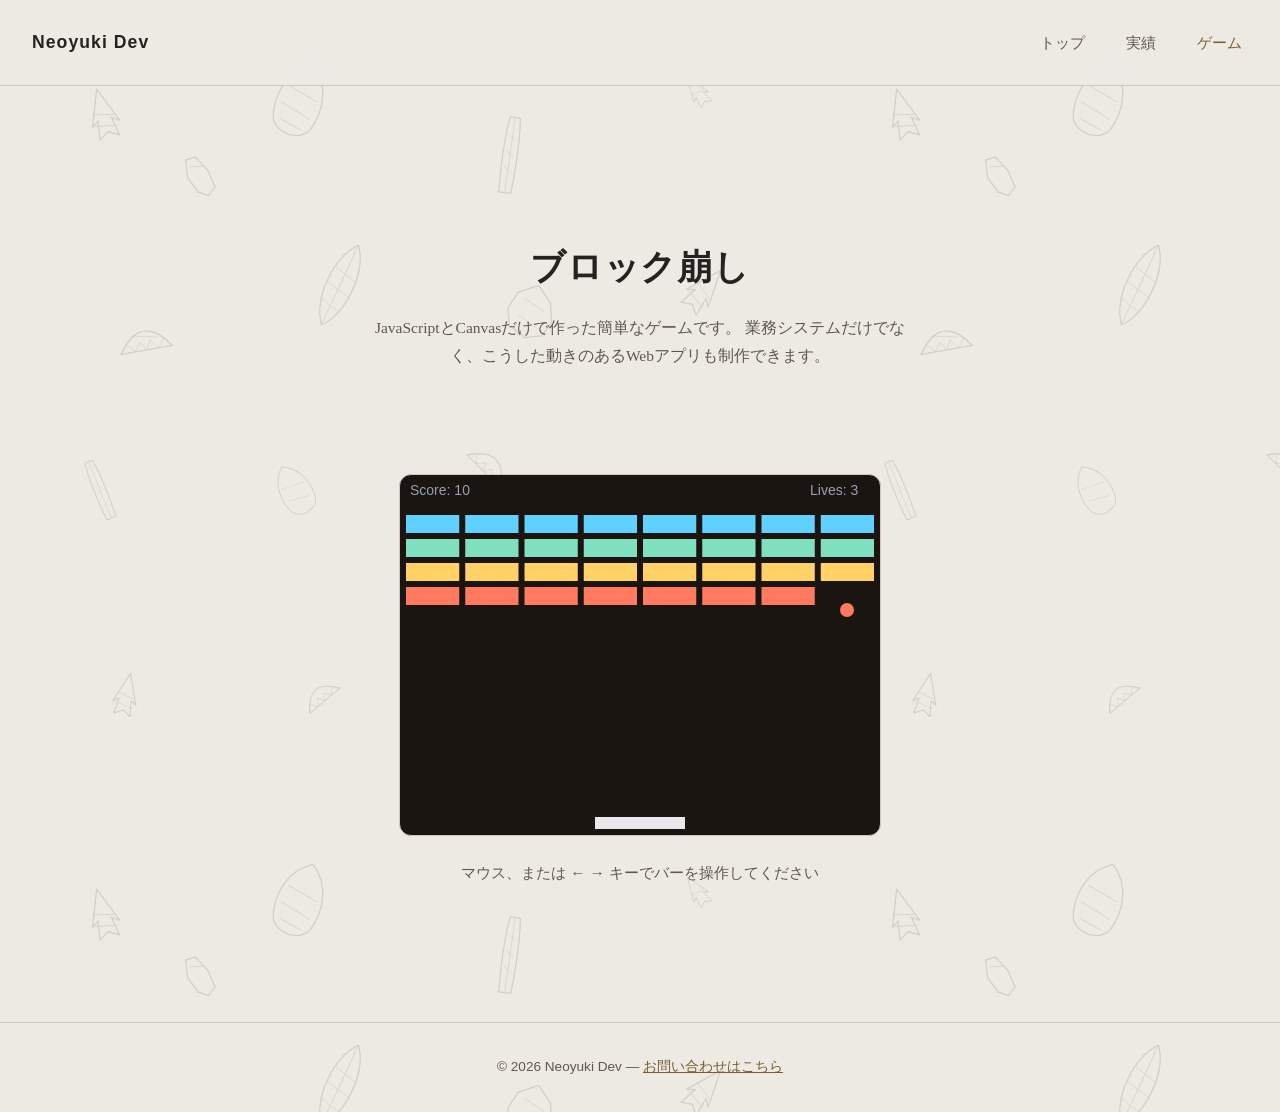
==== game.html @ 6b66498e "ポートフォリオサイト初回公開 Co-Authored-By: Claude Fable 5 <noreply@anthropic.com>" ====
<!DOCTYPE html>
<html lang="ja">
<head>
<meta charset="UTF-8">
<meta name="viewport" content="width=device-width, initial-scale=1.0">
<title>ゲーム | Neoyuki Dev</title>
<link rel="stylesheet" href="style.css">
</head>
<body>
<header>
  <div class="logo">Neoyuki Dev</div>
  <nav>
    <a href="index.html">トップ</a>
    <a href="works.html">実績</a>
    <a href="game.html" class="active">ゲーム</a>
  </nav>
</header>

<main>
  <section class="hero" style="padding-top:1rem">
    <h1>ブロック崩し</h1>
    <p class="lead">
      JavaScriptとCanvasだけで作った簡単なゲームです。
      業務システムだけでなく、こうした動きのあるWebアプリも制作できます。
    </p>
  </section>

  <section id="game-wrap">
    <canvas id="gameCanvas" width="480" height="360"></canvas>
    <p id="game-status">マウス、または ← → キーでバーを操作してください</p>
  </section>
</main>

<footer>
  &copy; 2026 Neoyuki Dev — <a href="index.html#contact">お問い合わせはこちら</a>
</footer>

<script src="game.js"></script>
</body>
</html>
---- style.css ----
:root {
  --bg: #EDEAE4;
  --surface: rgba(228, 224, 216, 0.82);
  --text: #252220;
  --muted: #5E5851;
  --accent: #7B5D2E;
  --accent-dark: #5A4018;
  --accent-2: #7D3520;
  --border: #CEC9C0;
  --radius: 12px;
  --font-gothic: "BIZ UDPGothic", "Yu Gothic", "Hiragino Kaku Gothic ProN", sans-serif;
  --font-mincho: "BIZ UDPMincho", "Yu Mincho", "Hiragino Mincho ProN", Georgia, serif;
}

* {
  box-sizing: border-box;
}

body {
  margin: 0;
  font-family: var(--font-mincho);
  background-color: var(--bg);
  background-image: url('./bg-pattern.svg');
  background-size: 800px 800px;
  background-repeat: repeat;
  color: var(--text);
  line-height: 1.8;
}

header {
  display: flex;
  align-items: center;
  justify-content: space-between;
  padding: 1.2rem 2rem;
  border-bottom: 1px solid var(--border);
  position: sticky;
  top: 0;
  background: rgba(237, 234, 228, 0.90);
  backdrop-filter: blur(8px);
  -webkit-backdrop-filter: blur(8px);
  z-index: 10;
}

.logo {
  font-family: var(--font-gothic);
  font-weight: 700;
  font-size: 1.1rem;
  letter-spacing: 0.06em;
  color: var(--text);
}

nav a {
  font-family: var(--font-gothic);
  color: var(--muted);
  text-decoration: none;
  margin-left: 1.5rem;
  font-size: 0.95rem;
  transition: color 0.2s;
  padding: 0.6rem 0.4rem;
  display: inline-block;
}

nav a:hover,
nav a.active {
  color: var(--accent);
}

main {
  max-width: 880px;
  margin: 0 auto;
  padding: 3rem 1.5rem 5rem;
}

.hero {
  text-align: center;
  padding: 4rem 0 3rem;
}

.hero h1 {
  font-family: var(--font-gothic);
  font-size: 2.2rem;
  margin-bottom: 0.5rem;
  color: var(--text);
  letter-spacing: 0.02em;
}

.hero p.role {
  font-family: var(--font-gothic);
  color: var(--accent);
  font-weight: 700;
  margin-top: 0;
  letter-spacing: 0.06em;
  font-size: 0.95rem;
}

.hero p.lead {
  font-family: var(--font-mincho);
  color: var(--muted);
  max-width: 560px;
  margin: 1rem auto 0;
  font-size: 0.97rem;
}

.cta {
  font-family: var(--font-gothic);
  display: inline-block;
  margin-top: 2rem;
  padding: 0.8rem 2.2rem;
  background: var(--accent);
  color: #FDFAF5;
  border-radius: 999px;
  font-weight: 700;
  text-decoration: none;
  font-size: 0.95rem;
  letter-spacing: 0.04em;
  transition: background 0.2s;
}

.cta:hover {
  background: var(--accent-dark);
}

section {
  margin: 3.5rem 0;
}

section h2 {
  font-family: var(--font-gothic);
  font-size: 1.35rem;
  border-left: 3px solid var(--accent);
  padding-left: 0.75rem;
  margin-bottom: 1.4rem;
  color: var(--text);
  letter-spacing: 0.03em;
}

.cards {
  display: grid;
  grid-template-columns: repeat(auto-fit, minmax(220px, 1fr));
  gap: 1.2rem;
}

.card {
  background: var(--surface);
  backdrop-filter: blur(4px);
  -webkit-backdrop-filter: blur(4px);
  border-radius: var(--radius);
  padding: 1.4rem;
  border: 1px solid var(--border);
}

.card h3 {
  font-family: var(--font-gothic);
  margin-top: 0;
  font-size: 1.05rem;
  color: var(--text);
}

.card p {
  font-family: var(--font-gothic);
  color: var(--muted);
  font-size: 0.92rem;
  margin-bottom: 0;
  line-height: 1.7;
}

.work {
  background: var(--surface);
  backdrop-filter: blur(4px);
  -webkit-backdrop-filter: blur(4px);
  border-radius: var(--radius);
  padding: 1.6rem 1.8rem;
  border: 1px solid var(--border);
  margin-bottom: 1.4rem;
}

.work h3 {
  font-family: var(--font-gothic);
  margin-top: 0;
  color: var(--text);
}

.work .tags {
  margin: 0.6rem 0 0.8rem;
}

.work .tags span {
  font-family: var(--font-gothic);
  display: inline-block;
  background: rgba(139, 112, 69, 0.10);
  color: var(--accent);
  font-size: 0.78rem;
  padding: 0.2rem 0.65rem;
  border-radius: 999px;
  margin-right: 0.4rem;
  border: 1px solid rgba(139, 112, 69, 0.22);
}

.work a.link {
  font-family: var(--font-gothic);
  color: var(--accent-2);
  font-size: 0.9rem;
  text-decoration: none;
}

.work a.link:hover {
  text-decoration: underline;
}

footer {
  font-family: var(--font-gothic);
  text-align: center;
  color: var(--muted);
  font-size: 0.85rem;
  padding: 2rem 0;
  border-top: 1px solid var(--border);
}

footer a {
  color: var(--accent);
}

#game-wrap {
  text-align: center;
}

#gameCanvas {
  background: #1A1510;
  border-radius: var(--radius);
  border: 1px solid var(--border);
  touch-action: none;
  max-width: 100%;
}

#game-status {
  font-family: var(--font-gothic);
  margin-top: 0.8rem;
  color: var(--muted);
  font-size: 0.95rem;
}

/* コンタクトフォーム */
.contact-form {
  background: var(--surface);
  backdrop-filter: blur(4px);
  -webkit-backdrop-filter: blur(4px);
  border-radius: var(--radius);
  padding: 1.8rem;
  border: 1px solid var(--border);
  max-width: 560px;
}

.form-row {
  margin-bottom: 1.2rem;
}

.form-row label {
  font-family: var(--font-gothic);
  display: block;
  font-size: 0.92rem;
  font-weight: 700;
  margin-bottom: 0.4rem;
  color: var(--text);
}

.form-row .required {
  font-size: 0.72rem;
  font-weight: 700;
  color: #FDFAF5;
  background: var(--accent-2);
  border-radius: 4px;
  padding: 0.1rem 0.45rem;
  margin-left: 0.4rem;
  vertical-align: middle;
}

.form-row input,
.form-row textarea {
  font-family: var(--font-gothic);
  width: 100%;
  padding: 0.65rem 0.8rem;
  font-size: 1rem;
  color: var(--text);
  background: #FDFCFA;
  border: 1px solid var(--border);
  border-radius: 8px;
}

.form-row textarea {
  resize: vertical;
}

.contact-form .cta {
  margin-top: 0.4rem;
  border: none;
  cursor: pointer;
  font-size: 1rem;
}

/* スキップナビゲーション */
.skip-nav {
  position: absolute;
  top: -100%;
  left: 0;
  background: var(--text);
  color: #FDFAF5;
  padding: 0.7rem 1.2rem;
  font-family: var(--font-gothic);
  font-size: 0.9rem;
  font-weight: 700;
  z-index: 100;
  text-decoration: none;
  border-radius: 0 0 6px 0;
}

.skip-nav:focus {
  top: 0;
}

/* フォーカスリング（キーボードナビゲーション用） */
:focus-visible {
  outline: 3px solid var(--accent);
  outline-offset: 3px;
  border-radius: 3px;
}

@media (max-width: 600px) {
  header {
    padding: 1rem;
  }
  nav a {
    margin-left: 0.9rem;
    font-size: 0.85rem;
  }
  .hero h1 {
    font-size: 1.6rem;
  }
  body {
    background-size: 400px 400px;
  }
}
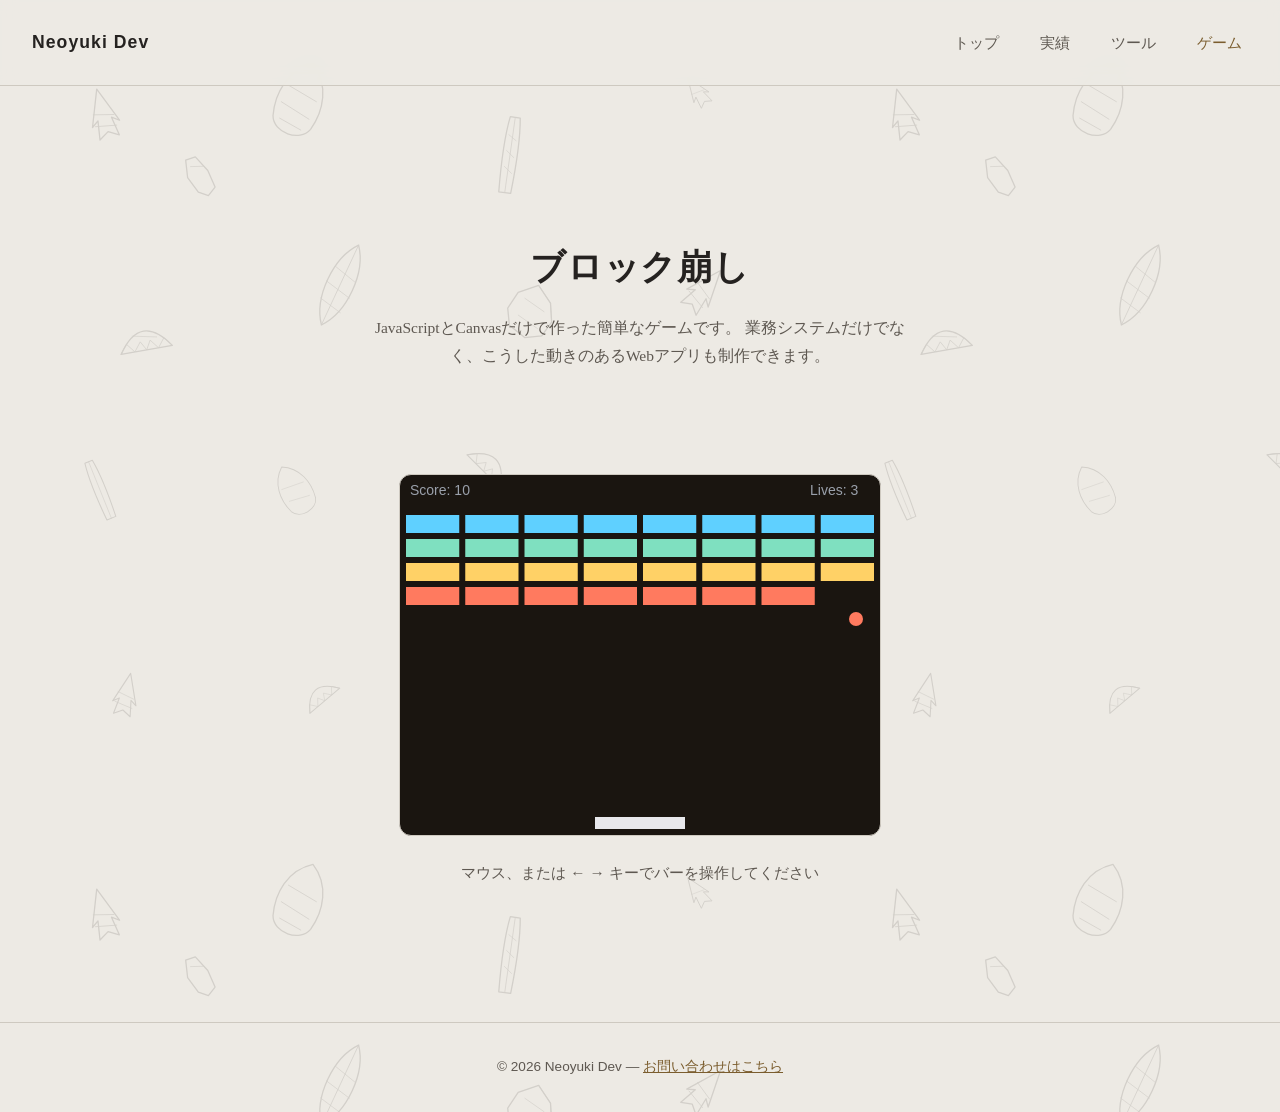
==== commit c4733ed6: "CSV整形ツールを追加 - 重複削除・空行削除・空白除去・列の絞り込み - Shift_JIS/UTF-8自動判定、BOM付きUTF-8ダウンロード - 全ページのナビに「ツール」を追加  Co-Au" ====
--- a/game.html
+++ b/game.html
@@ -12,6 +12,7 @@
   <nav>
     <a href="index.html">トップ</a>
     <a href="works.html">実績</a>
+    <a href="tools.html">ツール</a>
     <a href="game.html" class="active">ゲーム</a>
   </nav>
 </header>
--- a/style.css
+++ b/style.css
@@ -295,6 +295,127 @@
   border: none;
   cursor: pointer;
   font-size: 1rem;
+}
+
+/* CSV整形ツール */
+.tool-panel {
+  background: var(--surface);
+  backdrop-filter: blur(4px);
+  -webkit-backdrop-filter: blur(4px);
+  border-radius: var(--radius);
+  padding: 1.8rem;
+  border: 1px solid var(--border);
+  margin-bottom: 1.6rem;
+}
+
+.tool-panel h2 {
+  margin-top: 0;
+}
+
+.option-row {
+  display: flex;
+  flex-direction: column;
+  gap: 0.6rem;
+  margin-bottom: 1.2rem;
+}
+
+.option-row label,
+.column-picker label {
+  font-family: var(--font-gothic);
+  font-size: 0.95rem;
+  cursor: pointer;
+}
+
+.option-row input[type="checkbox"],
+.column-picker input[type="checkbox"] {
+  width: 1.1rem;
+  height: 1.1rem;
+  margin-right: 0.4rem;
+  vertical-align: -0.15rem;
+  accent-color: var(--accent);
+}
+
+.column-picker {
+  border-top: 1px dashed var(--border);
+  padding-top: 1rem;
+  margin-bottom: 1.2rem;
+}
+
+.picker-note {
+  font-family: var(--font-gothic);
+  font-size: 0.88rem;
+  color: var(--muted);
+  margin-top: 0;
+}
+
+#column-list {
+  display: flex;
+  flex-wrap: wrap;
+  gap: 0.5rem 1.4rem;
+}
+
+.form-row input[type="file"] {
+  font-family: var(--font-gothic);
+  font-size: 0.92rem;
+  border: none;
+  background: none;
+  padding: 0.2rem 0;
+}
+
+.stats {
+  font-family: var(--font-gothic);
+  font-weight: 700;
+  color: var(--accent-dark);
+}
+
+.table-scroll {
+  overflow-x: auto;
+  border: 1px solid var(--border);
+  border-radius: 8px;
+  background: #FDFCFA;
+}
+
+.preview-table {
+  border-collapse: collapse;
+  font-family: var(--font-gothic);
+  font-size: 0.85rem;
+  width: 100%;
+}
+
+.preview-table th,
+.preview-table td {
+  border: 1px solid var(--border);
+  padding: 0.35rem 0.6rem;
+  text-align: left;
+  white-space: nowrap;
+}
+
+.preview-table th {
+  background: rgba(123, 93, 46, 0.10);
+  color: var(--accent-dark);
+}
+
+.result-actions {
+  display: flex;
+  flex-wrap: wrap;
+  gap: 0.8rem;
+  margin-top: 1.2rem;
+}
+
+.result-actions .cta {
+  margin-top: 0;
+  border: none;
+  cursor: pointer;
+}
+
+.cta-sub {
+  background: transparent;
+  color: var(--accent-dark);
+  border: 1px solid var(--accent) !important;
+}
+
+.cta-sub:hover {
+  background: rgba(123, 93, 46, 0.08);
 }
 
 /* スキップナビゲーション */
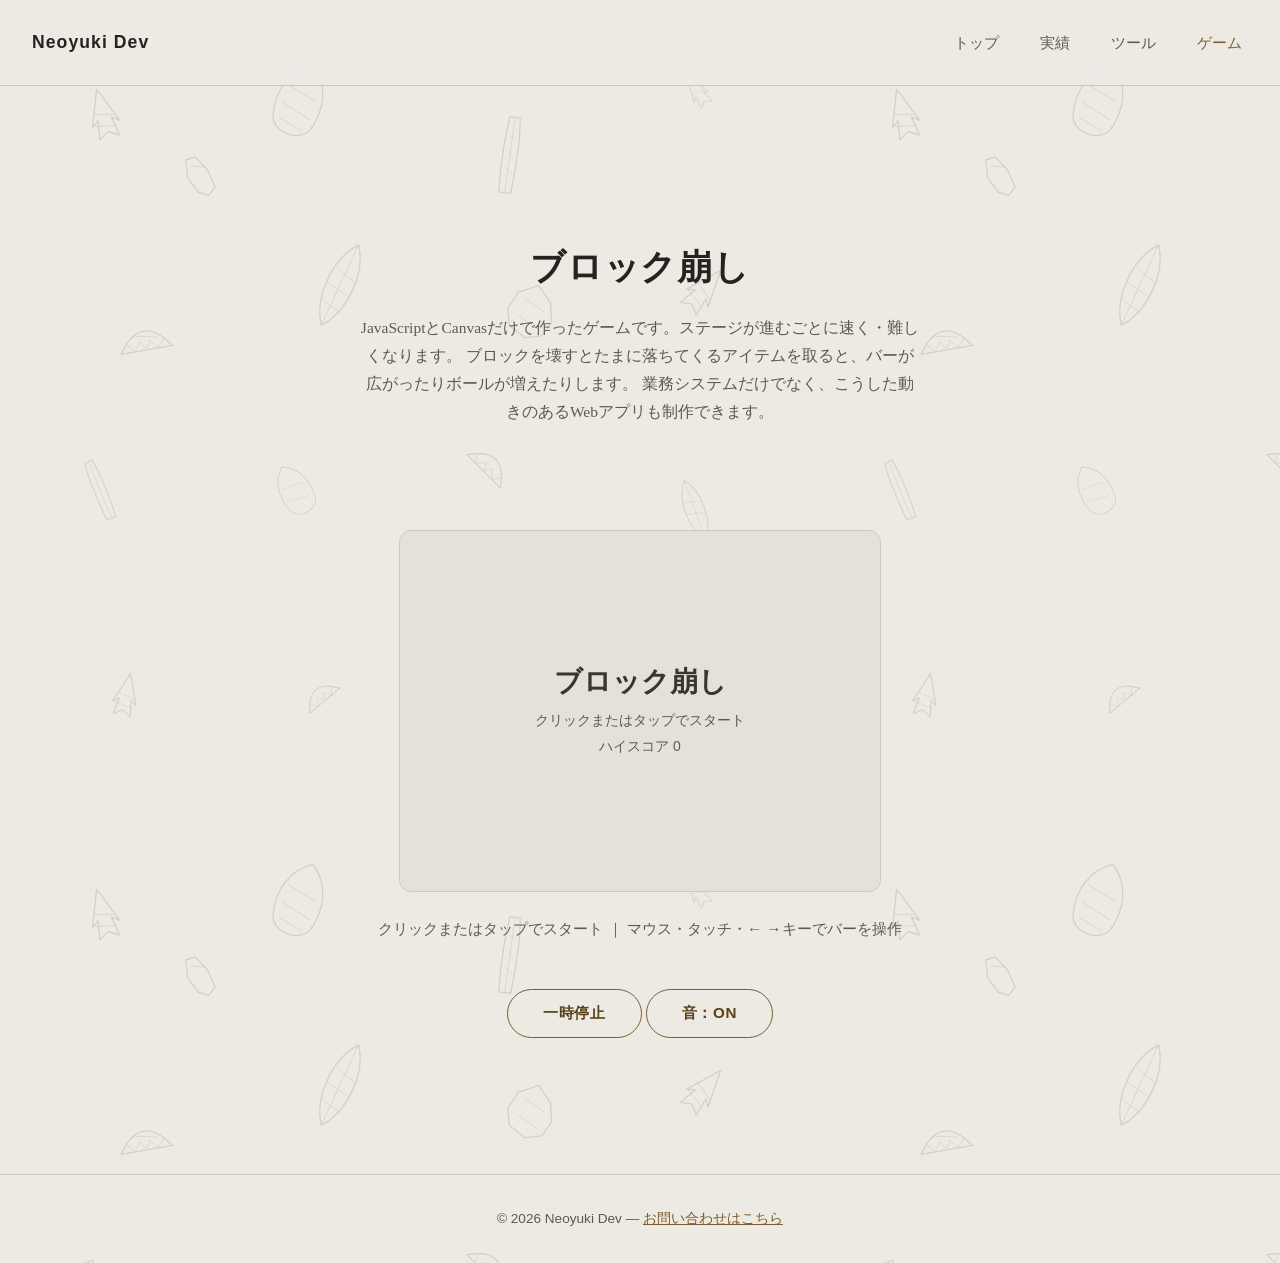
==== commit e9e78341: "ブロック崩しを強化：ステージ制・アイテム・効果音・一時停止・ハイスコア対応、配色をサイトと統一" ====
--- a/game.html
+++ b/game.html
@@ -21,14 +21,17 @@
   <section class="hero" style="padding-top:1rem">
     <h1>ブロック崩し</h1>
     <p class="lead">
-      JavaScriptとCanvasだけで作った簡単なゲームです。
+      JavaScriptとCanvasだけで作ったゲームです。ステージが進むごとに速く・難しくなります。
+      ブロックを壊すとたまに落ちてくるアイテムを取ると、バーが広がったりボールが増えたりします。
       業務システムだけでなく、こうした動きのあるWebアプリも制作できます。
     </p>
   </section>
 
   <section id="game-wrap">
     <canvas id="gameCanvas" width="480" height="360"></canvas>
-    <p id="game-status">マウス、または ← → キーでバーを操作してください</p>
+    <p id="game-status">クリックまたはタップでスタート ｜ マウス・タッチ・← →キーでバーを操作</p>
+    <button type="button" id="pause-btn" class="cta cta-sub">一時停止</button>
+    <button type="button" id="mute-btn" class="cta cta-sub">音：ON</button>
   </section>
 </main>
 
--- a/style.css
+++ b/style.css
@@ -225,7 +225,7 @@
 }
 
 #gameCanvas {
-  background: #1A1510;
+  background: #E6E1D8;
   border-radius: var(--radius);
   border: 1px solid var(--border);
   touch-action: none;
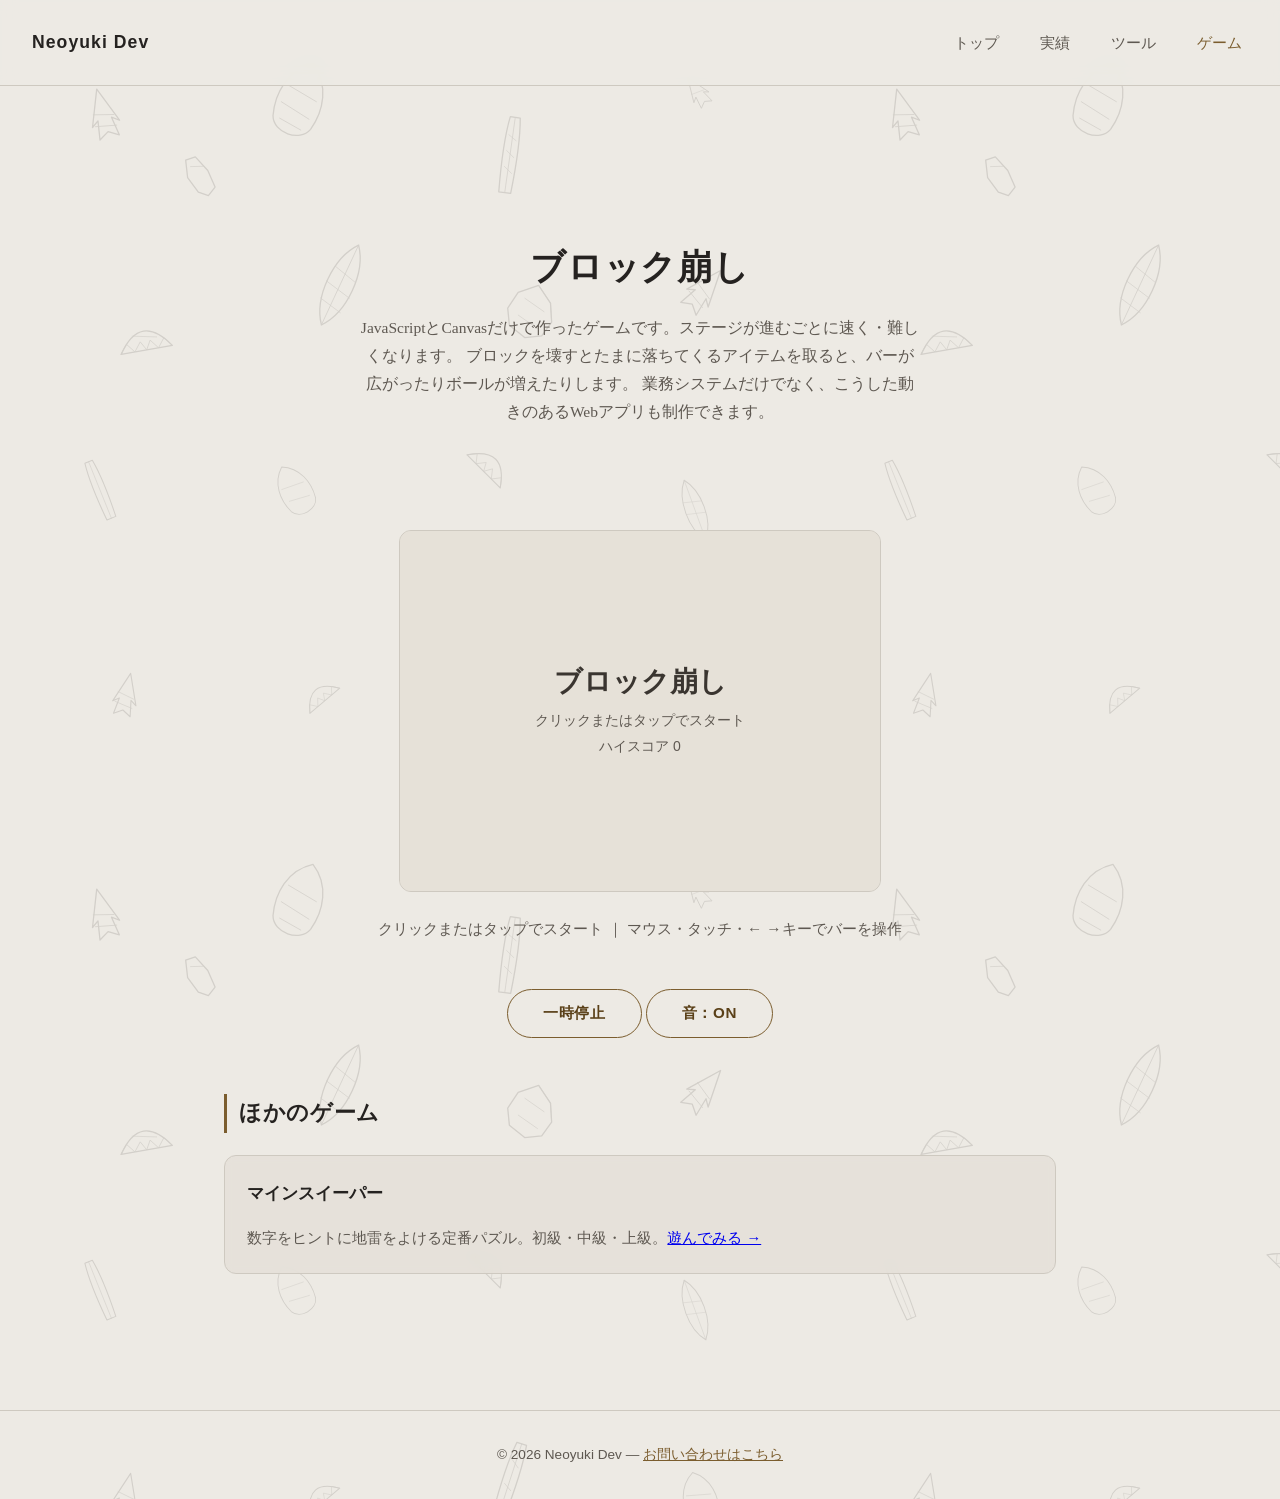
==== commit efdec0bb: "マインスイーパーを追加（初級・中級・上級、旗モード・長押し対応、ベストタイム保存）" ====
--- a/game.html
+++ b/game.html
@@ -33,6 +33,16 @@
     <button type="button" id="pause-btn" class="cta cta-sub">一時停止</button>
     <button type="button" id="mute-btn" class="cta cta-sub">音：ON</button>
   </section>
+
+  <section>
+    <h2>ほかのゲーム</h2>
+    <div class="cards">
+      <div class="card">
+        <h3>マインスイーパー</h3>
+        <p>数字をヒントに地雷をよける定番パズル。初級・中級・上級。<a class="link" href="minesweeper.html">遊んでみる →</a></p>
+      </div>
+    </div>
+  </section>
 </main>
 
 <footer>
--- a/style.css
+++ b/style.css
@@ -416,6 +416,145 @@
 
 .cta-sub:hover {
   background: rgba(123, 93, 46, 0.08);
+}
+
+/* マインスイーパー */
+#ms-wrap {
+  text-align: center;
+  --ms-cell: 34px;
+}
+
+.ms-hud {
+  display: flex;
+  flex-direction: column;
+  gap: 0.8rem;
+  align-items: center;
+  margin-bottom: 1rem;
+}
+
+.ms-level-btn {
+  margin-top: 0;
+  padding: 0.45rem 1.2rem;
+  font-size: 0.88rem;
+  cursor: pointer;
+}
+
+.ms-level-btn.active {
+  background: var(--accent);
+  color: #FDFAF5;
+}
+
+.ms-meters {
+  display: flex;
+  align-items: center;
+  gap: 1.2rem;
+}
+
+.ms-meter {
+  font-family: var(--font-gothic);
+  font-weight: 700;
+  font-size: 1.05rem;
+  color: var(--accent-dark);
+  min-width: 4.5rem;
+}
+
+#ms-reset {
+  font-size: 1.5rem;
+  background: var(--surface);
+  border: 1px solid var(--border);
+  border-radius: 10px;
+  padding: 0.3rem 0.7rem;
+  cursor: pointer;
+  line-height: 1;
+}
+
+.board-scroll {
+  overflow-x: auto;
+  padding-bottom: 0.5rem;
+}
+
+#ms-board {
+  display: grid;
+  gap: 3px;
+  width: max-content;
+  margin: 0 auto;
+  padding: 8px;
+  background: #D8D2C6;
+  border: 1px solid var(--border);
+  border-radius: var(--radius);
+  touch-action: manipulation;
+}
+
+#ms-board.ms-small {
+  --ms-cell: 26px;
+}
+
+.ms-cell {
+  width: var(--ms-cell);
+  height: var(--ms-cell);
+  border: 1px solid #B8B0A2;
+  border-radius: 5px;
+  background: #EDE8DE;
+  box-shadow: inset 0 -2px 0 rgba(90, 64, 24, 0.18);
+  font-family: var(--font-gothic);
+  font-weight: 700;
+  font-size: calc(var(--ms-cell) * 0.5);
+  line-height: 1;
+  padding: 0;
+  cursor: pointer;
+  color: var(--text);
+  -webkit-user-select: none;
+  user-select: none;
+}
+
+.ms-cell.open {
+  background: #FDFCFA;
+  box-shadow: none;
+  border-color: #DDD7CC;
+  cursor: default;
+}
+
+.ms-cell.mine { background: #F3D9CE; }
+.ms-cell.boom { background: var(--accent-2); }
+.ms-cell.flagged { background: #F0E6D2; }
+
+.ms-cell.n1 { color: #2F5D8C; }
+.ms-cell.n2 { color: #4C7A3F; }
+.ms-cell.n3 { color: #9B4F38; }
+.ms-cell.n4 { color: #5A4018; }
+.ms-cell.n5 { color: #7D3520; }
+.ms-cell.n6 { color: #3A6E6A; }
+.ms-cell.n7 { color: #3A3530; }
+.ms-cell.n8 { color: #5E5851; }
+
+#ms-status {
+  font-family: var(--font-gothic);
+  margin-top: 0.8rem;
+  color: var(--muted);
+  font-size: 0.95rem;
+}
+
+#ms-flag-mode {
+  margin-top: 0.4rem;
+  cursor: pointer;
+}
+
+#ms-flag-mode.ms-flag-on {
+  background: var(--accent);
+  color: #FDFAF5;
+}
+
+.ms-best {
+  font-family: var(--font-gothic);
+  color: var(--muted);
+  font-size: 0.88rem;
+  margin-top: 1.2rem;
+}
+
+@media (max-width: 600px) {
+  #ms-wrap {
+    --ms-cell: 30px;
+  }
 }
 
 /* スキップナビゲーション */
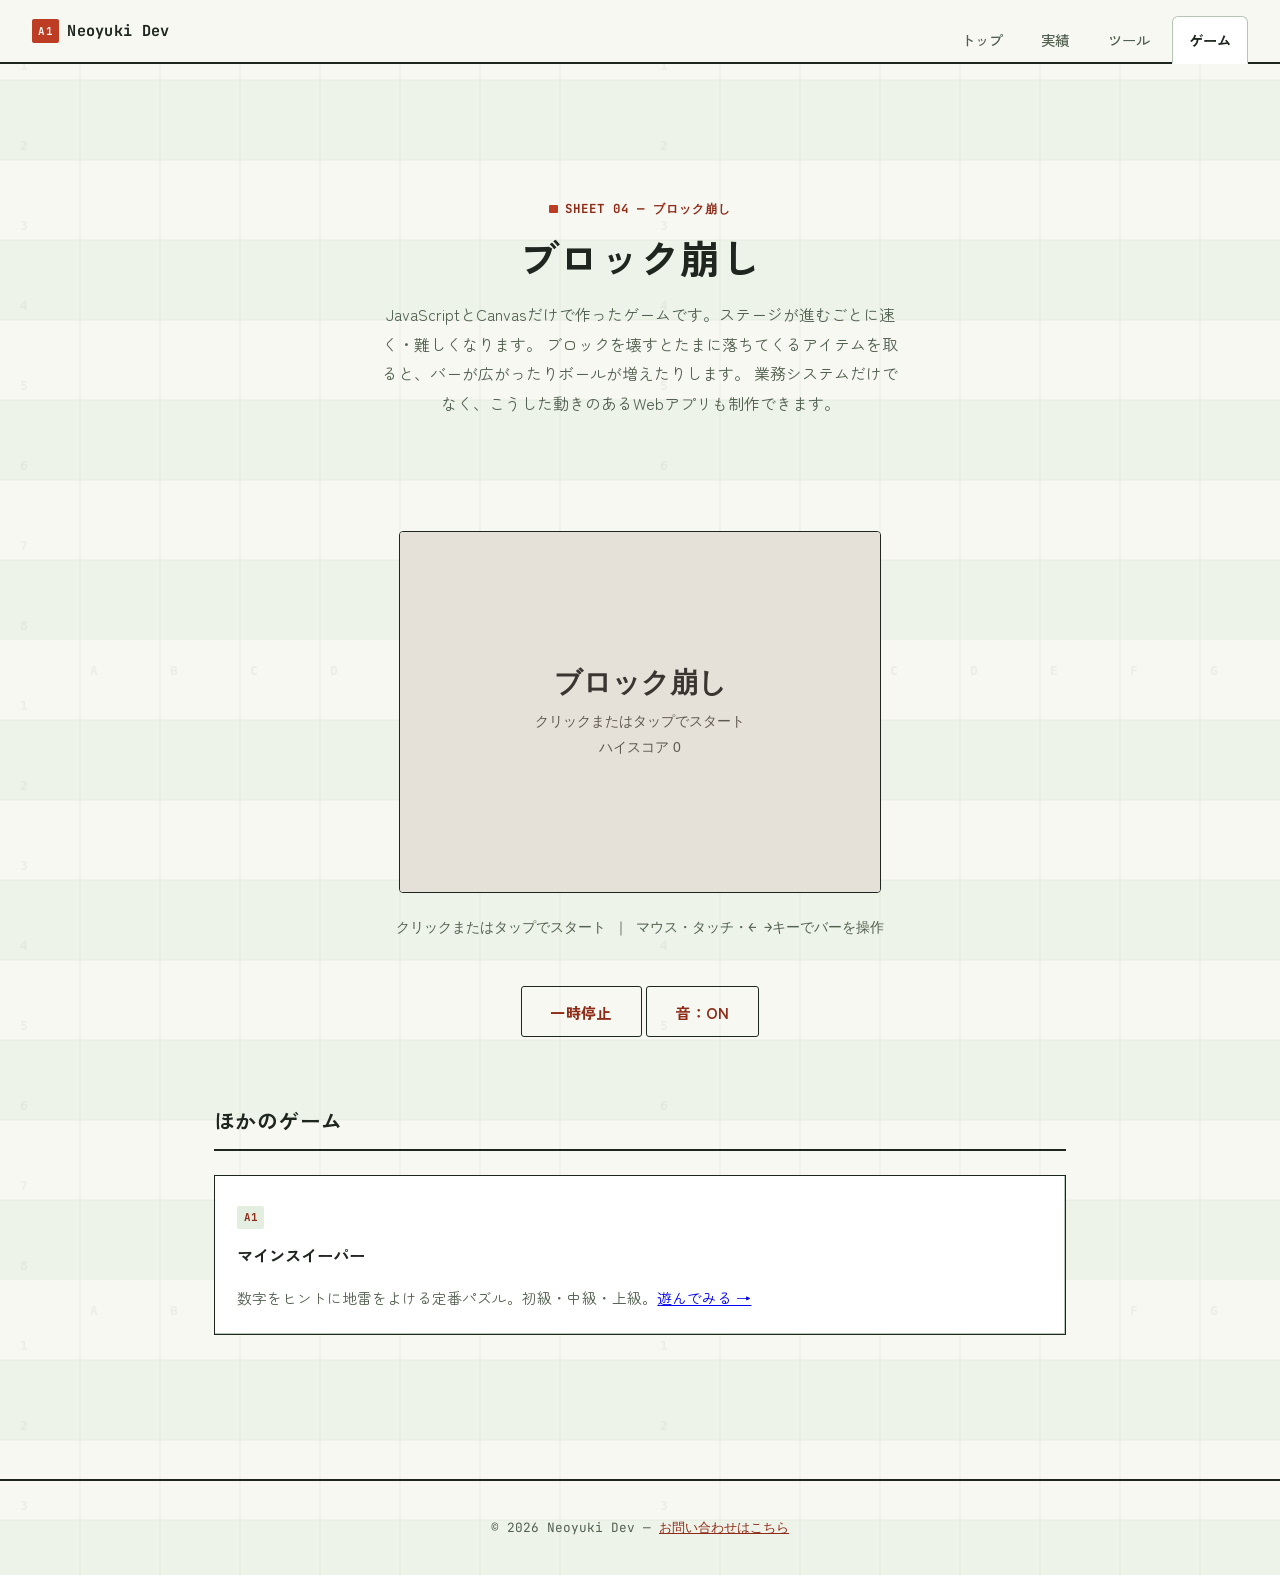
==== commit e67ca178: "台帳グリッドをモチーフにビジュアルを一新 クリーム×セリフ×テラコッタというAIデザインの定番パターンから離れ、 「バラバラのExcel・CSVを整った仕組みに直す」という実際の仕事内容に 根ざしたト" ====
--- a/game.html
+++ b/game.html
@@ -4,6 +4,9 @@
 <meta charset="UTF-8">
 <meta name="viewport" content="width=device-width, initial-scale=1.0">
 <title>ゲーム | Neoyuki Dev</title>
+<link rel="preconnect" href="https://fonts.googleapis.com">
+<link rel="preconnect" href="https://fonts.gstatic.com" crossorigin>
+<link href="https://fonts.googleapis.com/css2?family=Zen+Kaku+Gothic+New:wght@500;700&family=Zen+Maru+Gothic:wght@400;500&family=JetBrains+Mono:wght@500;700&display=swap" rel="stylesheet">
 <link rel="stylesheet" href="style.css">
 </head>
 <body>
@@ -18,7 +21,8 @@
 </header>
 
 <main>
-  <section class="hero" style="padding-top:1rem">
+  <section class="hero hero-center" style="padding-top:1rem">
+    <p class="cell-tag">SHEET 04 — ブロック崩し</p>
     <h1>ブロック崩し</h1>
     <p class="lead">
       JavaScriptとCanvasだけで作ったゲームです。ステージが進むごとに速く・難しくなります。
--- a/style.css
+++ b/style.css
@@ -1,15 +1,20 @@
 :root {
-  --bg: #EDEAE4;
-  --surface: rgba(228, 224, 216, 0.82);
-  --text: #252220;
-  --muted: #5E5851;
-  --accent: #7B5D2E;
-  --accent-dark: #5A4018;
-  --accent-2: #7D3520;
-  --border: #CEC9C0;
-  --radius: 12px;
-  --font-gothic: "BIZ UDPGothic", "Yu Gothic", "Hiragino Kaku Gothic ProN", sans-serif;
-  --font-mincho: "BIZ UDPMincho", "Yu Mincho", "Hiragino Mincho ProN", Georgia, serif;
+  /* --- 台帳（グリーンバー元帳）を思わせるパレット --- */
+  --paper: #F7F8F2;
+  --paper-band: #E4EEE0;
+  --ink: #1E261F;
+  --muted: #52604F;
+  --accent: #BD3C24;       /* 検印・朱肉レッド */
+  --accent-dark: #8F2C19;
+  --accent-2: #B9791C;     /* 蛍光ペン・アンバー */
+  --line: #B7C6B4;
+  --line-soft: #D4DED1;
+  --surface: #FFFFFF;
+  --radius: 4px;
+
+  --font-display: "Zen Kaku Gothic New", "Hiragino Kaku Gothic ProN", sans-serif;
+  --font-body: "Zen Maru Gothic", "Hiragino Maru Gothic ProN", "Yu Gothic", sans-serif;
+  --font-mono: "JetBrains Mono", "Courier New", ui-monospace, monospace;
 }
 
 * {
@@ -18,187 +23,409 @@
 
 body {
   margin: 0;
-  font-family: var(--font-mincho);
-  background-color: var(--bg);
+  font-family: var(--font-body);
+  background-color: var(--paper);
   background-image: url('./bg-pattern.svg');
-  background-size: 800px 800px;
+  background-size: 640px 640px;
   background-repeat: repeat;
-  color: var(--text);
-  line-height: 1.8;
-}
-
+  color: var(--ink);
+  line-height: 1.85;
+}
+
+/* ============ ヘッダー / シートタブ風ナビ ============ */
 header {
   display: flex;
   align-items: center;
   justify-content: space-between;
-  padding: 1.2rem 2rem;
-  border-bottom: 1px solid var(--border);
+  padding: 0.9rem 2rem 0;
+  border-bottom: 2px solid var(--ink);
   position: sticky;
   top: 0;
-  background: rgba(237, 234, 228, 0.90);
-  backdrop-filter: blur(8px);
-  -webkit-backdrop-filter: blur(8px);
+  background: rgba(247, 248, 242, 0.94);
+  backdrop-filter: blur(6px);
+  -webkit-backdrop-filter: blur(6px);
   z-index: 10;
+  gap: 1.5rem;
+  flex-wrap: wrap;
 }
 
 .logo {
-  font-family: var(--font-gothic);
-  font-weight: 700;
-  font-size: 1.1rem;
-  letter-spacing: 0.06em;
-  color: var(--text);
+  font-family: var(--font-mono);
+  font-weight: 700;
+  font-size: 0.95rem;
+  letter-spacing: 0.02em;
+  color: var(--ink);
+  padding-bottom: 0.9rem;
+  display: inline-flex;
+  align-items: center;
+  gap: 0.5rem;
+}
+
+.logo::before {
+  content: "A1";
+  font-size: 0.68rem;
+  color: var(--paper);
+  background: var(--accent);
+  border-radius: 2px;
+  padding: 0.12rem 0.4rem;
+  letter-spacing: 0.02em;
+}
+
+nav {
+  display: flex;
+  gap: 0.3rem;
+  flex-wrap: wrap;
 }
 
 nav a {
-  font-family: var(--font-gothic);
+  font-family: var(--font-display);
   color: var(--muted);
   text-decoration: none;
-  margin-left: 1.5rem;
-  font-size: 0.95rem;
-  transition: color 0.2s;
-  padding: 0.6rem 0.4rem;
+  font-size: 0.9rem;
+  font-weight: 500;
+  transition: color 0.15s, background 0.15s, border-color 0.15s;
+  padding: 0.6rem 1rem 0.55rem;
   display: inline-block;
-}
-
-nav a:hover,
+  border: 1px solid transparent;
+  border-bottom: none;
+  border-radius: 6px 6px 0 0;
+  position: relative;
+  top: 2px;
+}
+
+nav a:hover {
+  color: var(--ink);
+  background: var(--paper-band);
+}
+
 nav a.active {
-  color: var(--accent);
+  color: var(--ink);
+  font-weight: 700;
+  background: var(--surface);
+  border-color: var(--line);
+  border-bottom: 2px solid var(--surface);
 }
 
 main {
-  max-width: 880px;
+  max-width: 900px;
   margin: 0 auto;
   padding: 3rem 1.5rem 5rem;
 }
 
+/* ============ セル参照ラベル ============ */
+.cell-tag {
+  font-family: var(--font-mono);
+  color: var(--accent-dark);
+  font-size: 0.78rem;
+  font-weight: 700;
+  letter-spacing: 0.08em;
+  margin: 0 0 0.6rem;
+  display: inline-flex;
+  align-items: center;
+  gap: 0.4rem;
+}
+
+.cell-tag::before {
+  content: "";
+  width: 0.55rem;
+  height: 0.55rem;
+  background: var(--accent);
+  display: inline-block;
+  border-radius: 1px;
+}
+
+/* ============ ヒーロー ============ */
 .hero {
+  padding: 3.5rem 0 3rem;
+}
+
+.hero-grid {
+  display: grid;
+  grid-template-columns: 1.15fr 1fr;
+  gap: 3rem;
+  align-items: center;
+}
+
+.hero p.role {
+  font-family: var(--font-mono);
+  color: var(--accent-dark);
+  font-weight: 700;
+  margin: 0 0 0.7rem;
+  letter-spacing: 0.03em;
+  font-size: 0.85rem;
+}
+
+.hero h1 {
+  font-family: var(--font-display);
+  font-size: 2.5rem;
+  font-weight: 700;
+  margin: 0 0 1rem;
+  color: var(--ink);
+  letter-spacing: 0.01em;
+  line-height: 1.35;
+}
+
+.hero p.lead {
+  font-family: var(--font-body);
+  color: var(--muted);
+  max-width: 520px;
+  margin: 0;
+  font-size: 1rem;
+}
+
+.hero > p.lead {
+  margin: 1rem auto 0;
+}
+
+.hero-center {
   text-align: center;
-  padding: 4rem 0 3rem;
-}
-
-.hero h1 {
-  font-family: var(--font-gothic);
-  font-size: 2.2rem;
-  margin-bottom: 0.5rem;
-  color: var(--text);
-  letter-spacing: 0.02em;
-}
-
-.hero p.role {
-  font-family: var(--font-gothic);
-  color: var(--accent);
-  font-weight: 700;
-  margin-top: 0;
-  letter-spacing: 0.06em;
-  font-size: 0.95rem;
-}
-
-.hero p.lead {
-  font-family: var(--font-mincho);
-  color: var(--muted);
-  max-width: 560px;
-  margin: 1rem auto 0;
-  font-size: 0.97rem;
 }
 
 .cta {
-  font-family: var(--font-gothic);
-  display: inline-block;
+  font-family: var(--font-display);
+  display: inline-flex;
+  align-items: center;
+  gap: 0.5rem;
   margin-top: 2rem;
-  padding: 0.8rem 2.2rem;
+  padding: 0.85rem 1.8rem;
   background: var(--accent);
-  color: #FDFAF5;
-  border-radius: 999px;
+  color: #FCF9F2;
+  border-radius: 3px;
   font-weight: 700;
   text-decoration: none;
   font-size: 0.95rem;
-  letter-spacing: 0.04em;
-  transition: background 0.2s;
+  letter-spacing: 0.02em;
+  border: 1px solid var(--accent);
+  transition: background 0.15s, color 0.15s;
+}
+
+.cta::before {
+  content: "✓";
+  font-family: var(--font-mono);
 }
 
 .cta:hover {
   background: var(--accent-dark);
-}
-
+  border-color: var(--accent-dark);
+}
+
+/* ============ 署名要素: ぐちゃぐちゃ→整列グリッド ============ */
+.tidy-grid {
+  position: relative;
+  aspect-ratio: 4 / 3;
+  background: var(--surface);
+  border: 1px solid var(--ink);
+  border-radius: var(--radius);
+  overflow: hidden;
+  box-shadow: 5px 5px 0 var(--paper-band), 6px 6px 0 var(--ink);
+}
+
+.tidy-grid .row {
+  display: grid;
+  grid-template-columns: 1.1fr 2fr 1.4fr;
+  border-bottom: 1px solid var(--line-soft);
+  height: 20%;
+}
+
+.tidy-grid .row:first-child {
+  background: var(--paper-band);
+  font-family: var(--font-mono);
+  font-weight: 700;
+  font-size: 0.72rem;
+  color: var(--accent-dark);
+}
+
+.tidy-grid .row > span {
+  padding: 0.5rem 0.7rem;
+  border-right: 1px solid var(--line-soft);
+  display: flex;
+  align-items: center;
+  font-family: var(--font-mono);
+  font-size: 0.72rem;
+  color: var(--muted);
+  overflow: hidden;
+  white-space: nowrap;
+}
+
+.tidy-grid .row > span:last-child {
+  border-right: none;
+}
+
+.tidy-grid .row:not(:first-child) > span {
+  animation: settle 1.1s cubic-bezier(.2,.9,.25,1) both;
+}
+
+.tidy-grid .row:nth-child(2) > span:nth-child(1) { animation-delay: 0.05s; }
+.tidy-grid .row:nth-child(2) > span:nth-child(2) { animation-delay: 0.12s; }
+.tidy-grid .row:nth-child(2) > span:nth-child(3) { animation-delay: 0.19s; }
+.tidy-grid .row:nth-child(3) > span:nth-child(1) { animation-delay: 0.14s; }
+.tidy-grid .row:nth-child(3) > span:nth-child(2) { animation-delay: 0.24s; }
+.tidy-grid .row:nth-child(3) > span:nth-child(3) { animation-delay: 0.34s; }
+.tidy-grid .row:nth-child(4) > span:nth-child(1) { animation-delay: 0.23s; }
+.tidy-grid .row:nth-child(4) > span:nth-child(2) { animation-delay: 0.36s; }
+.tidy-grid .row:nth-child(4) > span:nth-child(3) { animation-delay: 0.49s; }
+.tidy-grid .row:nth-child(5) > span:nth-child(1) { animation-delay: 0.32s; }
+.tidy-grid .row:nth-child(5) > span:nth-child(2) { animation-delay: 0.48s; }
+.tidy-grid .row:nth-child(5) > span:nth-child(3) { animation-delay: 0.64s; }
+
+@keyframes settle {
+  0% {
+    transform: translate(var(--dx, 0), var(--dy, 0)) rotate(var(--dr, 0deg));
+    opacity: 0;
+    background: #FBEFE3;
+  }
+  60% {
+    opacity: 1;
+  }
+  100% {
+    transform: translate(0, 0) rotate(0deg);
+    opacity: 1;
+    background: transparent;
+  }
+}
+
+.tidy-grid .row > span:nth-child(1) { --dx: -22px; --dy: -6px; --dr: -4deg; }
+.tidy-grid .row > span:nth-child(2) { --dx: 14px; --dy: 8px; --dr: 3deg; }
+.tidy-grid .row > span:nth-child(3) { --dx: -10px; --dy: 10px; --dr: -2deg; }
+
+.tidy-caption {
+  font-family: var(--font-mono);
+  font-size: 0.72rem;
+  color: var(--muted);
+  text-align: center;
+  margin-top: 0.7rem;
+}
+
+@media (prefers-reduced-motion: reduce) {
+  .tidy-grid .row > span {
+    animation: none !important;
+  }
+}
+
+/* ============ セクション見出し ============ */
 section {
-  margin: 3.5rem 0;
+  margin: 4rem 0;
 }
 
 section h2 {
-  font-family: var(--font-gothic);
-  font-size: 1.35rem;
-  border-left: 3px solid var(--accent);
-  padding-left: 0.75rem;
-  margin-bottom: 1.4rem;
-  color: var(--text);
-  letter-spacing: 0.03em;
-}
-
+  font-family: var(--font-display);
+  font-size: 1.3rem;
+  font-weight: 700;
+  margin-bottom: 1.5rem;
+  color: var(--ink);
+  letter-spacing: 0.02em;
+  padding-bottom: 0.6rem;
+  border-bottom: 2px solid var(--ink);
+}
+
+/* ============ カード = シートの行 ============ */
 .cards {
   display: grid;
   grid-template-columns: repeat(auto-fit, minmax(220px, 1fr));
-  gap: 1.2rem;
+  border: 1px solid var(--ink);
+  counter-reset: cell;
 }
 
 .card {
   background: var(--surface);
-  backdrop-filter: blur(4px);
-  -webkit-backdrop-filter: blur(4px);
-  border-radius: var(--radius);
-  padding: 1.4rem;
-  border: 1px solid var(--border);
+  padding: 1.5rem 1.4rem 1.4rem;
+  border-right: 1px solid var(--line);
+  border-bottom: 1px solid var(--line);
+  position: relative;
+}
+
+.card::before {
+  counter-increment: cell;
+  content: counter(cell, upper-alpha) "1";
+  font-family: var(--font-mono);
+  font-size: 0.68rem;
+  font-weight: 700;
+  color: var(--accent-dark);
+  background: var(--paper-band);
+  padding: 0.1rem 0.4rem;
+  border-radius: 2px;
+  display: inline-block;
+  margin-bottom: 0.7rem;
+}
+
+.cards-plain .card::before {
+  content: none;
 }
 
 .card h3 {
-  font-family: var(--font-gothic);
-  margin-top: 0;
-  font-size: 1.05rem;
-  color: var(--text);
+  font-family: var(--font-display);
+  margin: 0 0 0.5rem;
+  font-size: 1.02rem;
+  font-weight: 700;
+  color: var(--ink);
 }
 
 .card p {
-  font-family: var(--font-gothic);
+  font-family: var(--font-body);
   color: var(--muted);
   font-size: 0.92rem;
   margin-bottom: 0;
-  line-height: 1.7;
-}
-
+  line-height: 1.75;
+}
+
+/* ============ 実績 = 台帳の行 ============ */
 .work {
   background: var(--surface);
-  backdrop-filter: blur(4px);
-  -webkit-backdrop-filter: blur(4px);
-  border-radius: var(--radius);
-  padding: 1.6rem 1.8rem;
-  border: 1px solid var(--border);
-  margin-bottom: 1.4rem;
+  border: 1px solid var(--ink);
+  border-top: none;
+  padding: 1.5rem 1.7rem;
+  position: relative;
+  counter-increment: row;
+}
+
+section:has(> .work) {
+  counter-reset: row;
+  border-top: 1px solid var(--ink);
+}
+
+.work::before {
+  content: "ROW " counter(row, decimal-leading-zero);
+  font-family: var(--font-mono);
+  font-size: 0.68rem;
+  font-weight: 700;
+  color: var(--muted);
+  letter-spacing: 0.05em;
+  display: block;
+  margin-bottom: 0.6rem;
 }
 
 .work h3 {
-  font-family: var(--font-gothic);
+  font-family: var(--font-display);
   margin-top: 0;
-  color: var(--text);
+  color: var(--ink);
+  font-size: 1.08rem;
 }
 
 .work .tags {
-  margin: 0.6rem 0 0.8rem;
+  margin: 0.6rem 0 0.9rem;
 }
 
 .work .tags span {
-  font-family: var(--font-gothic);
+  font-family: var(--font-mono);
   display: inline-block;
-  background: rgba(139, 112, 69, 0.10);
-  color: var(--accent);
-  font-size: 0.78rem;
-  padding: 0.2rem 0.65rem;
-  border-radius: 999px;
+  background: var(--paper-band);
+  color: var(--accent-dark);
+  font-size: 0.72rem;
+  font-weight: 700;
+  padding: 0.2rem 0.55rem;
+  border-radius: 2px;
   margin-right: 0.4rem;
-  border: 1px solid rgba(139, 112, 69, 0.22);
+  border: 1px solid var(--line);
+}
+
+.work p {
+  color: var(--muted);
 }
 
 .work a.link {
-  font-family: var(--font-gothic);
-  color: var(--accent-2);
+  font-family: var(--font-display);
+  color: var(--accent-dark);
+  font-weight: 700;
   font-size: 0.9rem;
   text-decoration: none;
 }
@@ -208,16 +435,16 @@
 }
 
 footer {
-  font-family: var(--font-gothic);
+  font-family: var(--font-mono);
   text-align: center;
   color: var(--muted);
-  font-size: 0.85rem;
-  padding: 2rem 0;
-  border-top: 1px solid var(--border);
+  font-size: 0.8rem;
+  padding: 2.2rem 0;
+  border-top: 2px solid var(--ink);
 }
 
 footer a {
-  color: var(--accent);
+  color: var(--accent-dark);
 }
 
 #game-wrap {
@@ -225,65 +452,70 @@
 }
 
 #gameCanvas {
-  background: #E6E1D8;
+  background: var(--surface);
   border-radius: var(--radius);
-  border: 1px solid var(--border);
+  border: 1px solid var(--ink);
   touch-action: none;
   max-width: 100%;
 }
 
 #game-status {
-  font-family: var(--font-gothic);
+  font-family: var(--font-mono);
   margin-top: 0.8rem;
   color: var(--muted);
-  font-size: 0.95rem;
-}
-
-/* コンタクトフォーム */
+  font-size: 0.88rem;
+}
+
+/* コンタクトフォーム = 記入欄 */
 .contact-form {
   background: var(--surface);
-  backdrop-filter: blur(4px);
-  -webkit-backdrop-filter: blur(4px);
-  border-radius: var(--radius);
-  padding: 1.8rem;
-  border: 1px solid var(--border);
+  border: 1px solid var(--ink);
+  padding: 1.9rem 1.9rem 1.6rem;
   max-width: 560px;
 }
 
 .form-row {
-  margin-bottom: 1.2rem;
+  margin-bottom: 1.3rem;
 }
 
 .form-row label {
-  font-family: var(--font-gothic);
+  font-family: var(--font-display);
   display: block;
-  font-size: 0.92rem;
-  font-weight: 700;
-  margin-bottom: 0.4rem;
-  color: var(--text);
+  font-size: 0.9rem;
+  font-weight: 700;
+  margin-bottom: 0.5rem;
+  color: var(--ink);
 }
 
 .form-row .required {
-  font-size: 0.72rem;
-  font-weight: 700;
-  color: #FDFAF5;
-  background: var(--accent-2);
-  border-radius: 4px;
-  padding: 0.1rem 0.45rem;
+  font-family: var(--font-mono);
+  font-size: 0.68rem;
+  font-weight: 700;
+  color: #FCF9F2;
+  background: var(--accent);
+  border-radius: 2px;
+  padding: 0.1rem 0.4rem;
   margin-left: 0.4rem;
   vertical-align: middle;
 }
 
 .form-row input,
 .form-row textarea {
-  font-family: var(--font-gothic);
+  font-family: var(--font-body);
   width: 100%;
-  padding: 0.65rem 0.8rem;
+  padding: 0.6rem 0.1rem;
   font-size: 1rem;
-  color: var(--text);
-  background: #FDFCFA;
-  border: 1px solid var(--border);
-  border-radius: 8px;
+  color: var(--ink);
+  background: transparent;
+  border: none;
+  border-bottom: 1.5px solid var(--line);
+  border-radius: 0;
+}
+
+.form-row input:focus,
+.form-row textarea:focus,
+.form-row select:focus {
+  border-bottom-color: var(--accent);
 }
 
 .form-row textarea {
@@ -291,7 +523,7 @@
 }
 
 .contact-form .cta {
-  margin-top: 0.4rem;
+  margin-top: 0.6rem;
   border: none;
   cursor: pointer;
   font-size: 1rem;
@@ -300,11 +532,8 @@
 /* CSV整形ツール */
 .tool-panel {
   background: var(--surface);
-  backdrop-filter: blur(4px);
-  -webkit-backdrop-filter: blur(4px);
-  border-radius: var(--radius);
-  padding: 1.8rem;
-  border: 1px solid var(--border);
+  border: 1px solid var(--ink);
+  padding: 1.8rem 1.9rem;
   margin-bottom: 1.6rem;
 }
 
@@ -321,7 +550,7 @@
 
 .option-row label,
 .column-picker label {
-  font-family: var(--font-gothic);
+  font-family: var(--font-body);
   font-size: 0.95rem;
   cursor: pointer;
 }
@@ -336,13 +565,13 @@
 }
 
 .column-picker {
-  border-top: 1px dashed var(--border);
+  border-top: 1px dashed var(--line);
   padding-top: 1rem;
   margin-bottom: 1.2rem;
 }
 
 .picker-note {
-  font-family: var(--font-gothic);
+  font-family: var(--font-body);
   font-size: 0.88rem;
   color: var(--muted);
   margin-top: 0;
@@ -355,7 +584,7 @@
 }
 
 .form-row input[type="file"] {
-  font-family: var(--font-gothic);
+  font-family: var(--font-body);
   font-size: 0.92rem;
   border: none;
   background: none;
@@ -363,35 +592,33 @@
 }
 
 .stats {
-  font-family: var(--font-gothic);
+  font-family: var(--font-mono);
   font-weight: 700;
   color: var(--accent-dark);
 }
 
 .table-scroll {
   overflow-x: auto;
-  border: 1px solid var(--border);
-  border-radius: 8px;
-  background: #FDFCFA;
+  border: 1px solid var(--ink);
 }
 
 .preview-table {
   border-collapse: collapse;
-  font-family: var(--font-gothic);
-  font-size: 0.85rem;
+  font-family: var(--font-mono);
+  font-size: 0.82rem;
   width: 100%;
 }
 
 .preview-table th,
 .preview-table td {
-  border: 1px solid var(--border);
+  border: 1px solid var(--line);
   padding: 0.35rem 0.6rem;
   text-align: left;
   white-space: nowrap;
 }
 
 .preview-table th {
-  background: rgba(123, 93, 46, 0.10);
+  background: var(--paper-band);
   color: var(--accent-dark);
 }
 
@@ -411,11 +638,42 @@
 .cta-sub {
   background: transparent;
   color: var(--accent-dark);
-  border: 1px solid var(--accent) !important;
+  border: 1.5px solid var(--ink) !important;
+}
+
+.cta-sub::before {
+  content: none;
 }
 
 .cta-sub:hover {
-  background: rgba(123, 93, 46, 0.08);
+  background: var(--paper-band);
+}
+
+/* QRコード生成ツール */
+.form-row select {
+  font-family: var(--font-body);
+  width: 100%;
+  padding: 0.65rem 0.6rem;
+  font-size: 1rem;
+  color: var(--ink);
+  background: var(--surface);
+  border: 1px solid var(--line);
+  border-radius: 3px;
+}
+
+.qr-preview {
+  background: #FFFFFF;
+  border: 1px solid var(--ink);
+  padding: 1.2rem;
+  display: flex;
+  justify-content: center;
+  margin-bottom: 1rem;
+}
+
+#qr-canvas {
+  max-width: 100%;
+  height: auto;
+  image-rendering: pixelated;
 }
 
 /* マインスイーパー */
@@ -441,7 +699,8 @@
 
 .ms-level-btn.active {
   background: var(--accent);
-  color: #FDFAF5;
+  color: #FCF9F2;
+  border-color: var(--accent);
 }
 
 .ms-meters {
@@ -451,7 +710,7 @@
 }
 
 .ms-meter {
-  font-family: var(--font-gothic);
+  font-family: var(--font-mono);
   font-weight: 700;
   font-size: 1.05rem;
   color: var(--accent-dark);
@@ -461,8 +720,8 @@
 #ms-reset {
   font-size: 1.5rem;
   background: var(--surface);
-  border: 1px solid var(--border);
-  border-radius: 10px;
+  border: 1px solid var(--ink);
+  border-radius: 4px;
   padding: 0.3rem 0.7rem;
   cursor: pointer;
   line-height: 1;
@@ -479,8 +738,8 @@
   width: max-content;
   margin: 0 auto;
   padding: 8px;
-  background: #D8D2C6;
-  border: 1px solid var(--border);
+  background: var(--line);
+  border: 1px solid var(--ink);
   border-radius: var(--radius);
   touch-action: manipulation;
 }
@@ -492,25 +751,25 @@
 .ms-cell {
   width: var(--ms-cell);
   height: var(--ms-cell);
-  border: 1px solid #B8B0A2;
-  border-radius: 5px;
-  background: #EDE8DE;
-  box-shadow: inset 0 -2px 0 rgba(90, 64, 24, 0.18);
-  font-family: var(--font-gothic);
+  border: 1px solid #A5B0A2;
+  border-radius: 2px;
+  background: var(--surface);
+  box-shadow: inset 0 -2px 0 rgba(30, 38, 31, 0.12);
+  font-family: var(--font-mono);
   font-weight: 700;
   font-size: calc(var(--ms-cell) * 0.5);
   line-height: 1;
   padding: 0;
   cursor: pointer;
-  color: var(--text);
+  color: var(--ink);
   -webkit-user-select: none;
   user-select: none;
 }
 
 .ms-cell.open {
-  background: #FDFCFA;
+  background: var(--paper);
   box-shadow: none;
-  border-color: #DDD7CC;
+  border-color: var(--line-soft);
   cursor: default;
 }
 
@@ -519,19 +778,19 @@
 .ms-cell.flagged { background: #F0E6D2; }
 
 .ms-cell.n1 { color: #2F5D8C; }
-.ms-cell.n2 { color: #4C7A3F; }
+.ms-cell.n2 { color: #3F6E38; }
 .ms-cell.n3 { color: #9B4F38; }
 .ms-cell.n4 { color: #5A4018; }
-.ms-cell.n5 { color: #7D3520; }
-.ms-cell.n6 { color: #3A6E6A; }
-.ms-cell.n7 { color: #3A3530; }
-.ms-cell.n8 { color: #5E5851; }
+.ms-cell.n5 { color: #8F2C19; }
+.ms-cell.n6 { color: #2E6E68; }
+.ms-cell.n7 { color: #2A2E27; }
+.ms-cell.n8 { color: #52604F; }
 
 #ms-status {
-  font-family: var(--font-gothic);
+  font-family: var(--font-mono);
   margin-top: 0.8rem;
   color: var(--muted);
-  font-size: 0.95rem;
+  font-size: 0.9rem;
 }
 
 #ms-flag-mode {
@@ -541,13 +800,14 @@
 
 #ms-flag-mode.ms-flag-on {
   background: var(--accent);
-  color: #FDFAF5;
+  color: #FCF9F2;
+  border-color: var(--accent);
 }
 
 .ms-best {
-  font-family: var(--font-gothic);
-  color: var(--muted);
-  font-size: 0.88rem;
+  font-family: var(--font-mono);
+  color: var(--muted);
+  font-size: 0.82rem;
   margin-top: 1.2rem;
 }
 
@@ -562,10 +822,10 @@
   position: absolute;
   top: -100%;
   left: 0;
-  background: var(--text);
-  color: #FDFAF5;
+  background: var(--ink);
+  color: var(--paper);
   padding: 0.7rem 1.2rem;
-  font-family: var(--font-gothic);
+  font-family: var(--font-display);
   font-size: 0.9rem;
   font-weight: 700;
   z-index: 100;
@@ -581,21 +841,37 @@
 :focus-visible {
   outline: 3px solid var(--accent);
   outline-offset: 3px;
-  border-radius: 3px;
+  border-radius: 2px;
+}
+
+@media (max-width: 760px) {
+  .hero-grid {
+    grid-template-columns: 1fr;
+  }
+  .hero h1 {
+    font-size: 2rem;
+  }
 }
 
 @media (max-width: 600px) {
   header {
-    padding: 1rem;
+    padding: 0.9rem 1rem 0;
   }
   nav a {
-    margin-left: 0.9rem;
-    font-size: 0.85rem;
+    padding: 0.55rem 0.6rem 0.5rem;
+    font-size: 0.82rem;
   }
   .hero h1 {
-    font-size: 1.6rem;
+    font-size: 1.7rem;
+  }
+  .card,
+  .work,
+  .tool-panel,
+  .contact-form {
+    padding-left: 1.1rem;
+    padding-right: 1.1rem;
   }
   body {
-    background-size: 400px 400px;
-  }
-}
+    background-size: 360px 360px;
+  }
+}
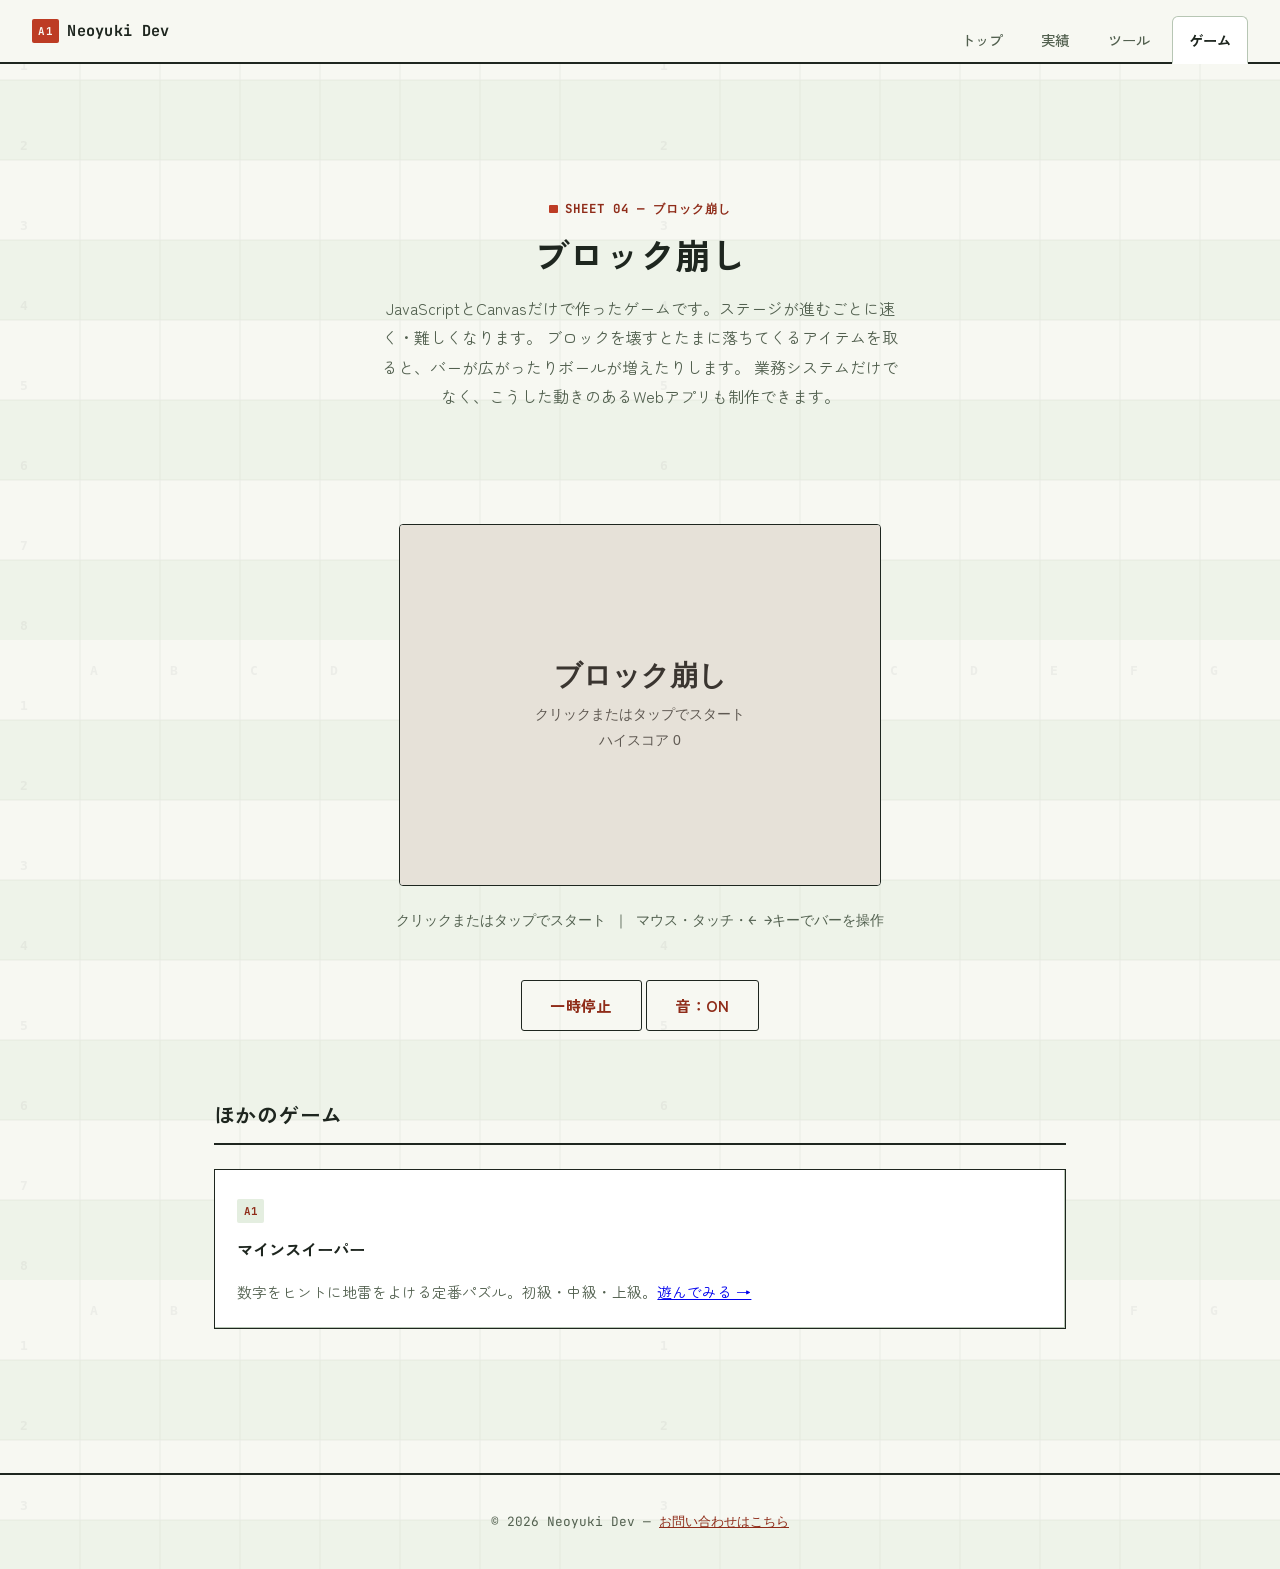
==== commit 6a35c61b: "アクセシビリティ: works/game/minesweeperにスキップナビを追加 ui-reviewerの指摘により、READMEに記載のスキップナビゲーションが index.html/qr.ht" ====
--- a/game.html
+++ b/game.html
@@ -10,6 +10,7 @@
 <link rel="stylesheet" href="style.css">
 </head>
 <body>
+<a class="skip-nav" href="#main-content">メインコンテンツへスキップ</a>
 <header>
   <div class="logo">Neoyuki Dev</div>
   <nav>
@@ -20,7 +21,7 @@
   </nav>
 </header>
 
-<main>
+<main id="main-content">
   <section class="hero hero-center" style="padding-top:1rem">
     <p class="cell-tag">SHEET 04 — ブロック崩し</p>
     <h1>ブロック崩し</h1>
--- a/style.css
+++ b/style.css
@@ -157,7 +157,7 @@
 
 .hero h1 {
   font-family: var(--font-display);
-  font-size: 2.5rem;
+  font-size: 2.2rem;
   font-weight: 700;
   margin: 0 0 1rem;
   color: var(--ink);
